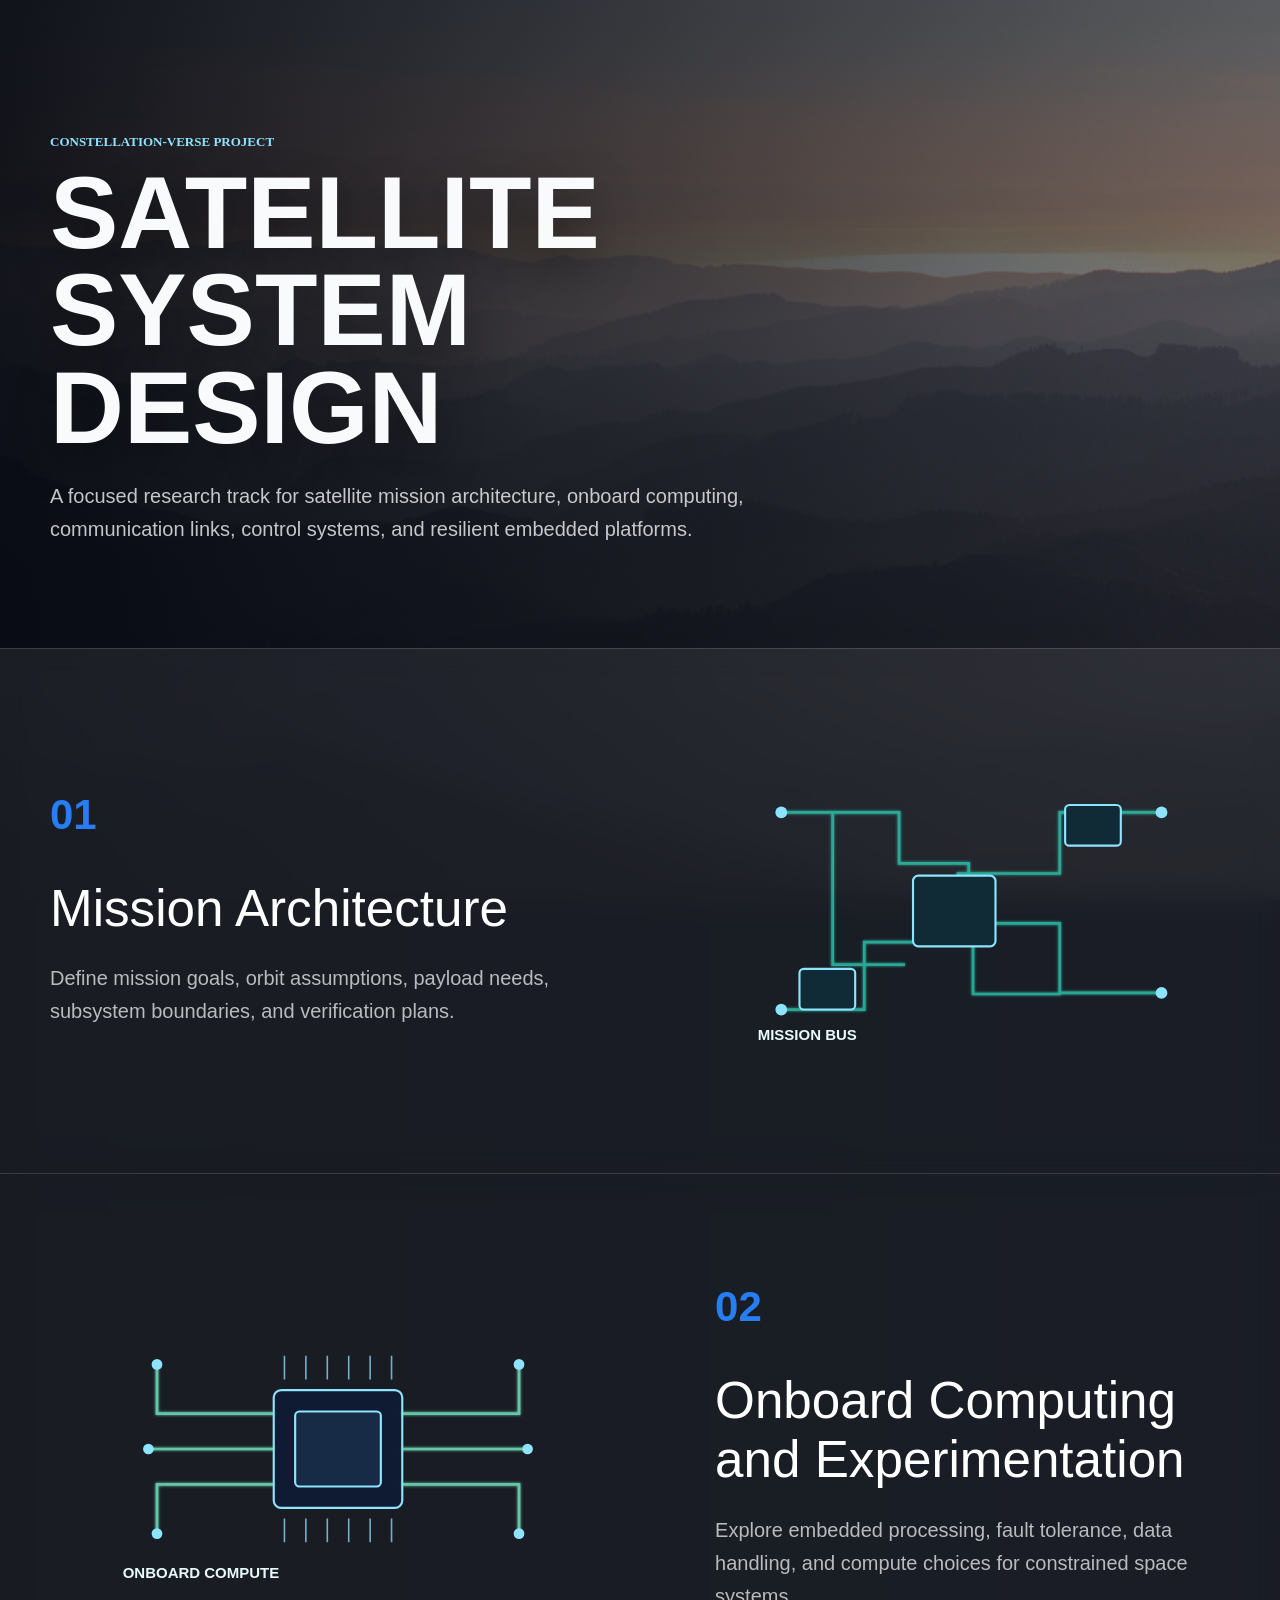
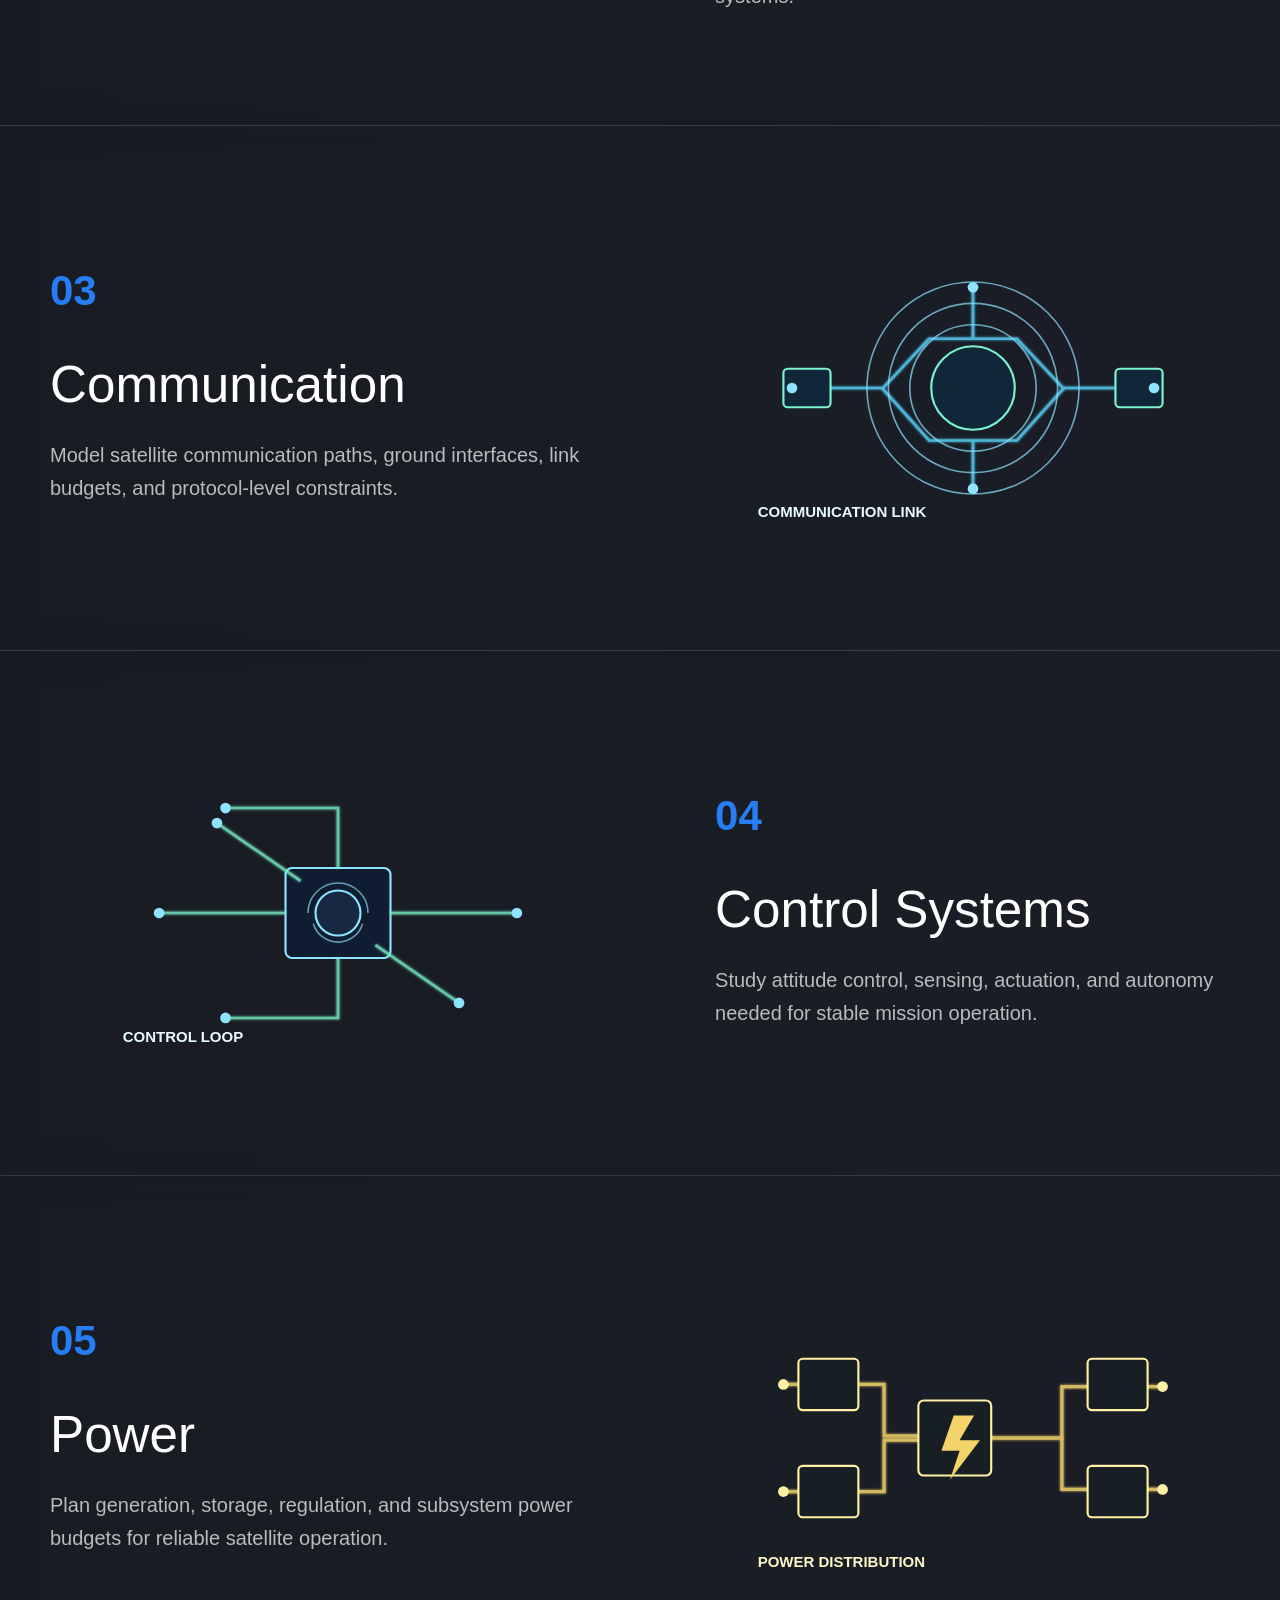
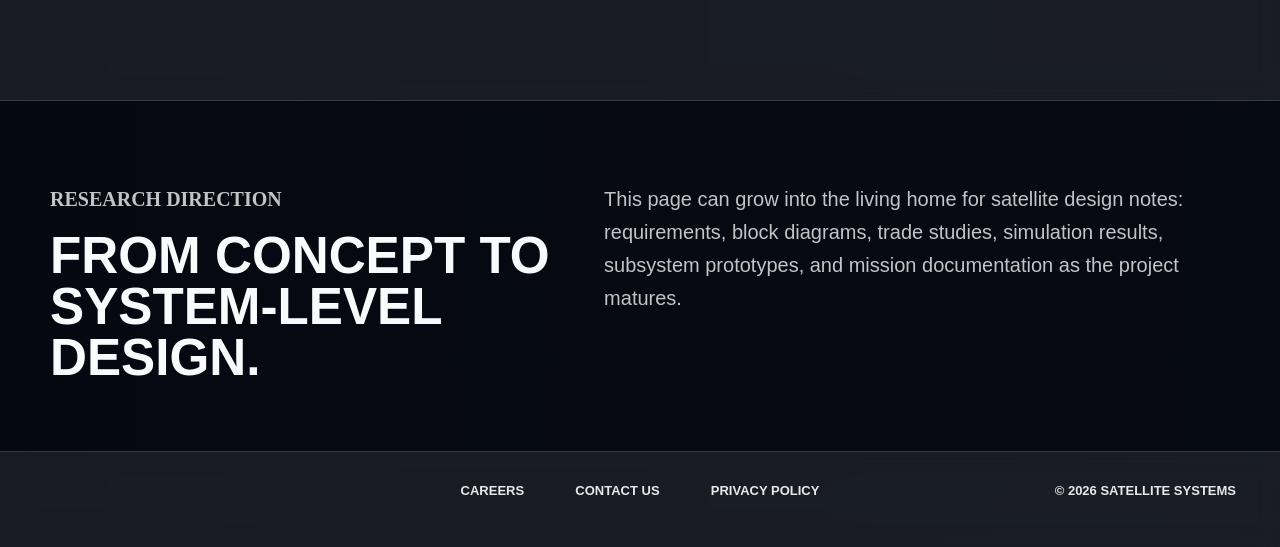
==== satellite-system-design.html @ 28908d7e "Initial commit" ====
<!DOCTYPE html>
<html lang="en">
<head>
    <meta charset="UTF-8">
    <meta http-equiv="X-UA-Compatible" content="IE=edge">
    <meta name="viewport" content="width=device-width, initial-scale=1.0">
    <title>Satellite System Design | Constellation-Verse</title>
    <link rel="stylesheet" href="css/satelliteSystem.css">
</head>
<body>
    <main>
        <section class="hero" aria-labelledby="page-title">
            <div class="hero-content">
                <p class="eyebrow">Constellation-Verse Project</p>
                <h1 id="page-title">Satellite System Design</h1>
                <p>
                    A focused research track for satellite mission architecture, onboard computing,
                    communication links, control systems, and resilient embedded platforms.
                </p>
            </div>
        </section>

        <section class="system-sections" aria-label="Satellite system design focus areas">
            <article class="system-section">
                <div class="section-inner">
                    <div class="section-copy">
                        <span>01</span>
                        <h2>Mission Architecture</h2>
                        <p>Define mission goals, orbit assumptions, payload needs, subsystem boundaries, and verification plans.</p>
                    </div>
                    <div class="section-visual" style="background-image: url(images/satelliteSystem/pcb-mission.svg);" aria-hidden="true"></div>
                </div>
            </article>
            <article class="system-section">
                <div class="section-inner">
                    <div class="section-copy">
                        <span>02</span>
                        <h2>Onboard Computing and Experimentation</h2>
                        <p>Explore embedded processing, fault tolerance, data handling, and compute choices for constrained space systems.</p>
                    </div>
                    <div class="section-visual" style="background-image: url(images/satelliteSystem/pcb-computing.svg);" aria-hidden="true"></div>
                </div>
            </article>
            <article class="system-section">
                <div class="section-inner">
                    <div class="section-copy">
                        <span>03</span>
                        <h2>Communication</h2>
                        <p>Model satellite communication paths, ground interfaces, link budgets, and protocol-level constraints.</p>
                    </div>
                    <div class="section-visual" style="background-image: url(images/satelliteSystem/pcb-communication.svg);" aria-hidden="true"></div>
                </div>
            </article>
            <article class="system-section">
                <div class="section-inner">
                    <div class="section-copy">
                        <span>04</span>
                        <h2>Control Systems</h2>
                        <p>Study attitude control, sensing, actuation, and autonomy needed for stable mission operation.</p>
                    </div>
                    <div class="section-visual" style="background-image: url(images/satelliteSystem/pcb-control.svg);" aria-hidden="true"></div>
                </div>
            </article>
            <article class="system-section">
                <div class="section-inner">
                    <div class="section-copy">
                        <span>05</span>
                        <h2>Power</h2>
                        <p>Plan generation, storage, regulation, and subsystem power budgets for reliable satellite operation.</p>
                    </div>
                    <div class="section-visual" style="background-image: url(images/satelliteSystem/pcb-power.svg);" aria-hidden="true"></div>
                </div>
            </article>
        </section>

        <section class="details">
            <div>
                <p class="eyebrow">Research Direction</p>
                <h2>From concept to system-level design.</h2>
            </div>
            <p>
                This page can grow into the living home for satellite design notes: requirements,
                block diagrams, trade studies, simulation results, subsystem prototypes, and mission
                documentation as the project matures.
            </p>
        </section>
    </main>

    <footer class="site-footer" aria-label="Footer">
        <nav class="footer-links" aria-label="Footer links">
            <a href="#">Careers</a>
            <a href="#contact">Contact Us</a>
            <a href="#">Privacy Policy</a>
        </nav>
        <p>© 2026 Satellite Systems</p>
    </footer>
</body>
</html>
---- css/satelliteSystem.css ----
* {
    box-sizing: border-box;
}

body {
    min-height: 100vh;
    margin: 0;
    color: #f8fafc;
    font-family: Arial, Helvetica, sans-serif;
    background:
        linear-gradient(90deg, rgba(5, 8, 16, 0.92), rgba(5, 8, 16, 0.48)),
        url("../images/projectImage/6.jpg") center center / cover fixed,
        #080c16;
}

a {
    color: inherit;
    text-decoration: none;
}

.hero {
    display: grid;
    align-items: center;
    min-height: 72vh;
    width: min(1180px, calc(100% - 56px));
    margin: 0 auto;
    padding: 100px 0 48px;
}

.hero-content {
    max-width: 760px;
}

.eyebrow {
    margin: 0 0 14px;
    color: #8ee4ff;
    font-family: Georgia, 'Times New Roman', serif;
    font-size: 13px;
    font-weight: 700;
    text-transform: uppercase;
}

h1,
h2,
p {
    margin-top: 0;
}

h1 {
    margin-bottom: 24px;
    font-size: clamp(48px, 8vw, 108px);
    line-height: 0.95;
    text-transform: uppercase;
    text-shadow: 0 18px 44px rgba(0, 0, 0, 0.38);
}

h2 {
    margin-bottom: 12px;
    font-size: 24px;
}

.hero p:last-child,
.details p {
    color: rgba(255, 255, 255, 0.76);
    font-size: 20px;
    line-height: 1.65;
}

.system-sections {
    display: grid;
    gap: 0;
    width: 100%;
    margin: 0 auto;
}

.system-section {
    min-height: 360px;
    padding: 112px 0;
    border-top: 1px solid rgba(255, 255, 255, 0.14);
    border-radius: 0;
    background: rgba(255, 255, 255, 0.08);
    backdrop-filter: blur(14px);
}

.system-section:last-child {
    border-bottom: 1px solid rgba(255, 255, 255, 0.14);
}

.section-inner {
    display: grid;
    grid-template-columns: minmax(0, 0.95fr) minmax(280px, 0.85fr);
    gap: clamp(36px, 7vw, 96px);
    align-items: center;
    width: min(1180px, calc(100% - 56px));
    margin: 0 auto;
}

.system-section:nth-child(even) .section-copy {
    order: 2;
}

.system-section:nth-child(even) .section-visual {
    order: 1;
}

.system-section span {
    display: block;
    margin-bottom: 44px;
    color: #267df4;
    font-size: 42px;
    font-weight: 800;
    line-height: 1;
}

.system-section h2 {
    margin-bottom: 24px;
    color: #ffffff;
    font-size: clamp(32px, 4vw, 52px);
    font-weight: 300;
    line-height: 1.15;
}

.system-section p {
    max-width: 760px;
    margin-bottom: 0;
    color: rgba(255, 255, 255, 0.7);
    font-size: 20px;
    line-height: 1.65;
}

.section-visual {
    min-height: 300px;
    border: 0;
    border-radius: 0;
    background-position: center center;
    background-repeat: no-repeat;
    background-size: contain;
    box-shadow: none;
}

.details {
    display: grid;
    grid-template-columns: 0.9fr 1.1fr;
    gap: 42px;
    align-items: start;
    width: min(1180px, calc(100% - 56px));
    margin: 0 auto;
    padding: 82px 0 56px;
}

.details h2 {
    font-size: clamp(32px, 4vw, 54px);
    line-height: 1;
    text-transform: uppercase;
}

.site-footer {
    display: grid;
    grid-template-columns: 1fr auto 1fr;
    align-items: center;
    gap: 24px;
    min-height: 96px;
    padding: 24px 44px 42px;
    color: rgba(255, 255, 255, 0.9);
    background: rgba(255, 255, 255, 0.08);
    border-top: 1px solid rgba(255, 255, 255, 0.12);
    backdrop-filter: blur(14px);
}

.footer-links {
    grid-column: 2;
    display: flex;
    align-items: center;
    justify-content: center;
    gap: clamp(24px, 4vw, 58px);
    flex-wrap: wrap;
}

.footer-links a,
.site-footer p {
    margin: 0;
    color: rgba(255, 255, 255, 0.9);
    font-size: 13px;
    font-weight: 700;
    text-transform: uppercase;
}

.footer-links a:hover,
.footer-links a:focus {
    color: #8ee4ff;
}

.site-footer p {
    grid-column: 3;
    justify-self: end;
    white-space: nowrap;
}

@media (max-width: 900px) {
    .section-inner {
        grid-template-columns: 1fr;
    }

    .system-section:nth-child(even) .section-copy,
    .system-section:nth-child(even) .section-visual {
        order: initial;
    }

    .section-visual {
        min-height: 260px;
    }

    .details {
        grid-template-columns: 1fr;
    }

    .hero {
        min-height: 66vh;
    }

    .site-footer {
        grid-template-columns: 1fr;
        gap: 18px;
        text-align: center;
    }

    .footer-links,
    .site-footer p {
        grid-column: 1;
        justify-self: center;
    }
}

@media (max-width: 560px) {
    .hero,
    .details {
        width: calc(100% - 32px);
    }

    .system-section {
        min-height: 0;
        padding: 74px 0;
    }

    .section-inner {
        width: calc(100% - 32px);
        gap: 28px;
    }

    .section-visual {
        min-height: 220px;
    }

    .section-inner {
        width: calc(100% - 32px);
    }

    .system-section p {
        font-size: 17px;
    }

    .hero {
        padding-top: 92px;
    }

    .hero p:last-child,
    .details p {
        font-size: 17px;
    }
}
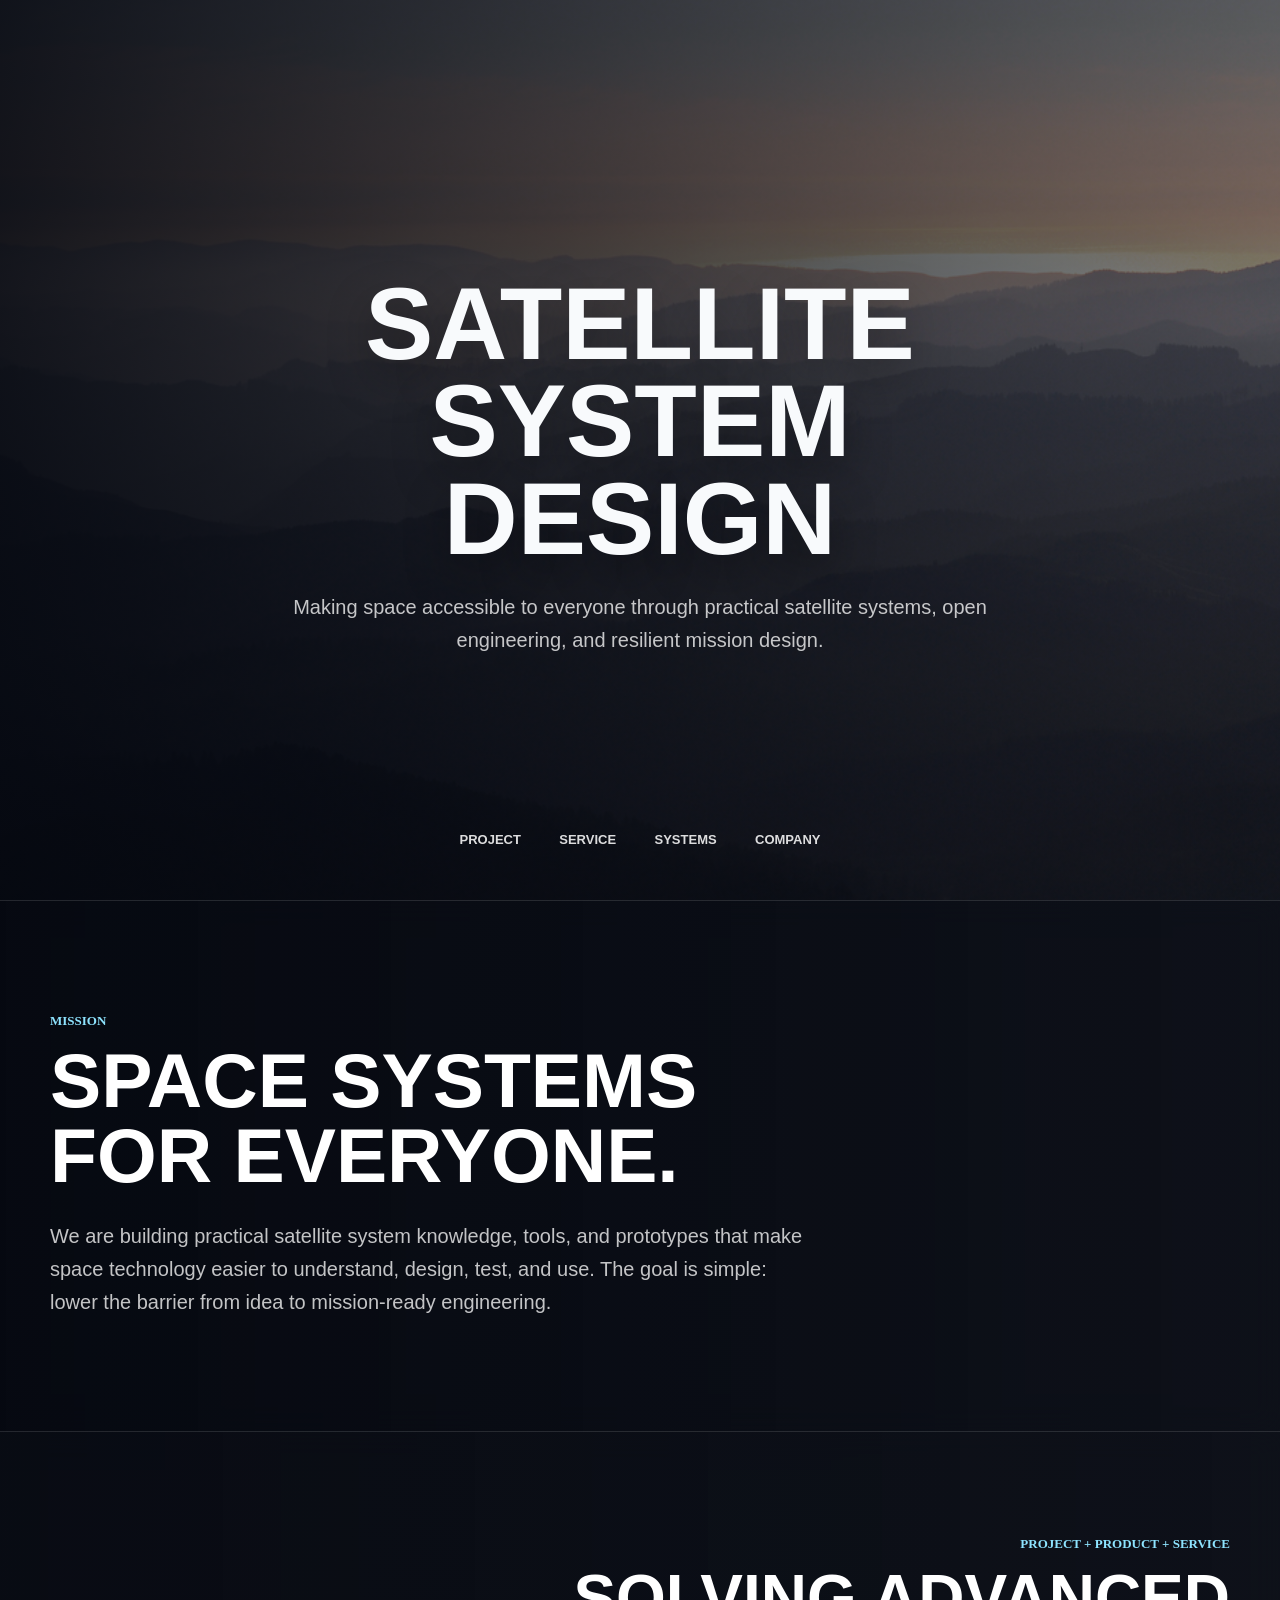
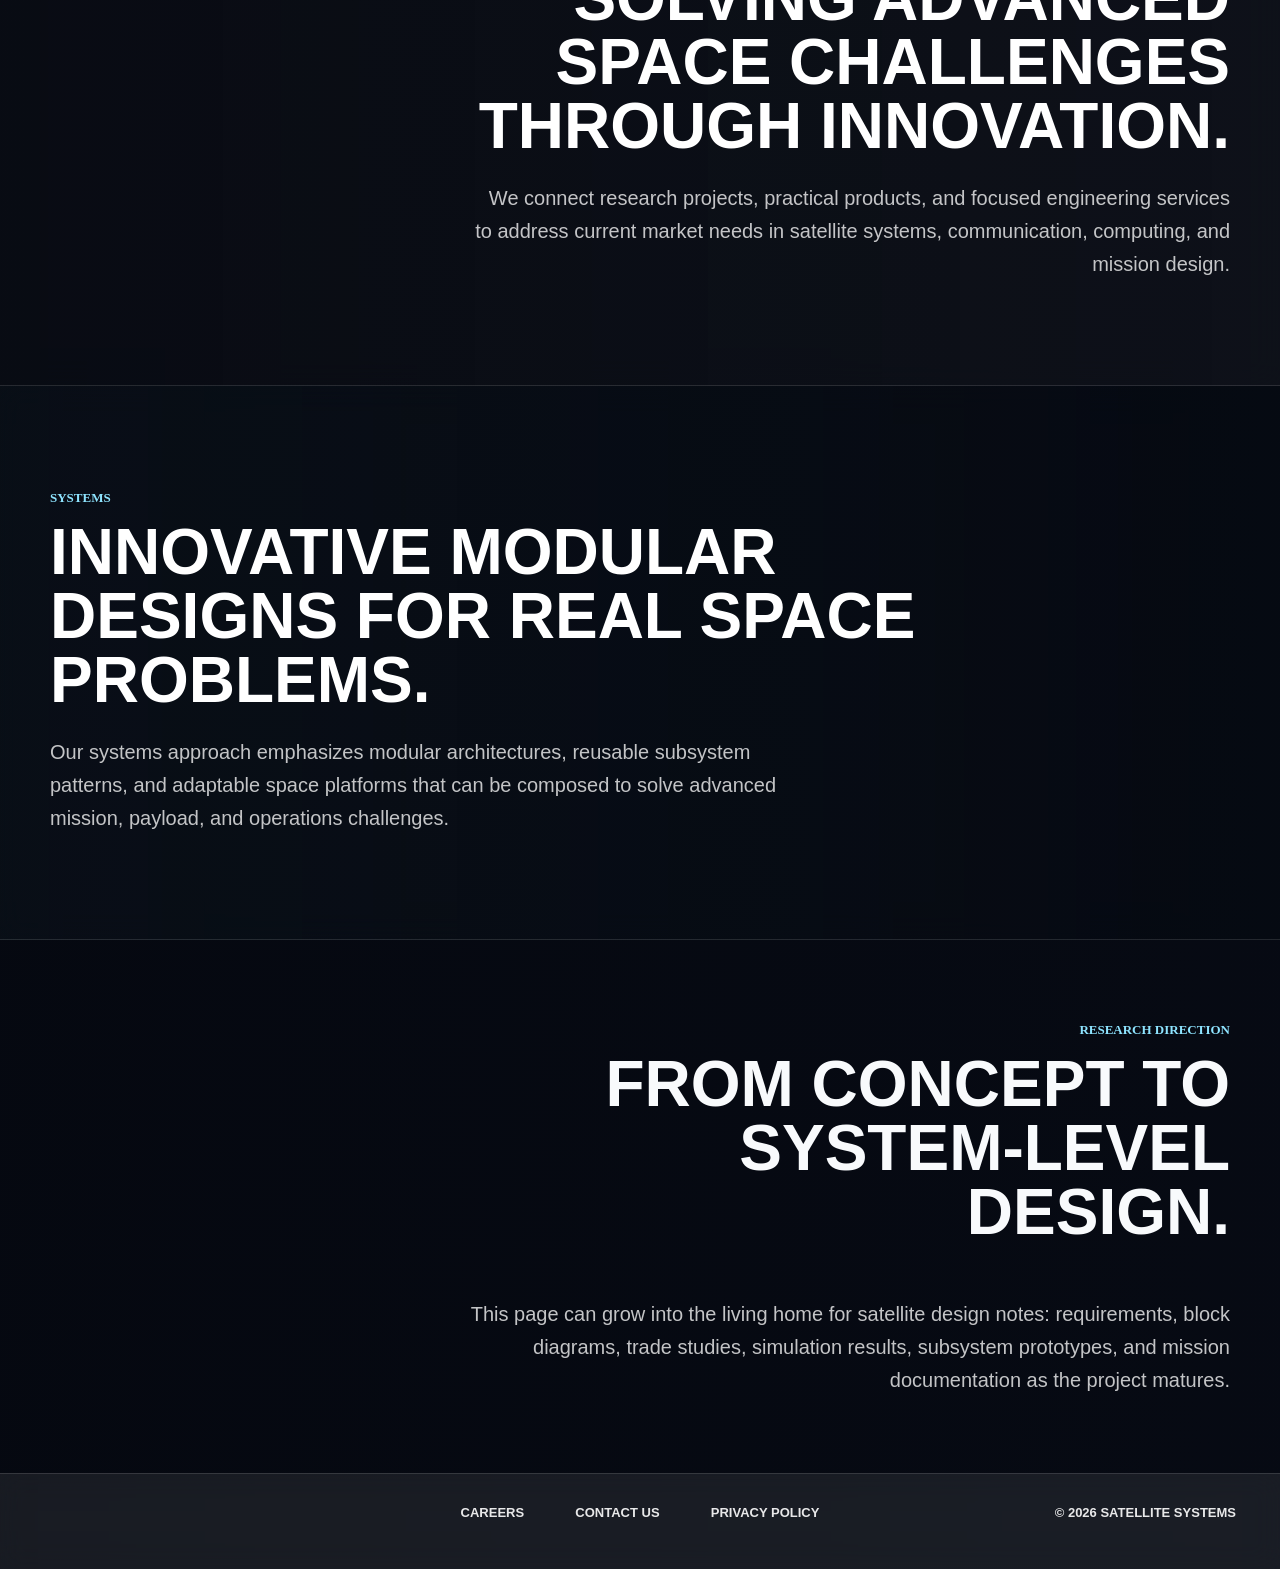
==== commit a98c1142: "Update satellite systems website" ====
--- a/satellite-system-design.html
+++ b/satellite-system-design.html
@@ -11,69 +11,203 @@
     <main>
         <section class="hero" aria-labelledby="page-title">
             <div class="hero-content">
-                <p class="eyebrow">Constellation-Verse Project</p>
                 <h1 id="page-title">Satellite System Design</h1>
                 <p>
-                    A focused research track for satellite mission architecture, onboard computing,
-                    communication links, control systems, and resilient embedded platforms.
-                </p>
-            </div>
-        </section>
-
-        <section class="system-sections" aria-label="Satellite system design focus areas">
-            <article class="system-section">
-                <div class="section-inner">
-                    <div class="section-copy">
-                        <span>01</span>
-                        <h2>Mission Architecture</h2>
-                        <p>Define mission goals, orbit assumptions, payload needs, subsystem boundaries, and verification plans.</p>
+                    Making space accessible to everyone through practical satellite systems,
+                    open engineering, and resilient mission design.
+                </p>
+            </div>
+
+            <nav class="hero-nav" aria-label="Satellite system sections">
+                <div class="nav-group">
+                    <button id="projectOverlayOpen" type="button" aria-label="Open project showcase">Project</button>
+                </div>
+                <a href="#details">Service</a>
+                <div class="nav-group">
+                    <button id="systemsOverlayOpen" type="button" aria-label="Open systems showcase">Systems</button>
+                </div>
+                <div class="nav-group">
+                    <button type="button" aria-label="Open company links">Company</button>
+                    <div class="nav-menu">
+                        <a href="#mission">Mission</a>
+                        <a href="#details">Updates</a>
+                        <a href="#footer">Privacy Policy</a>
                     </div>
-                    <div class="section-visual" style="background-image: url(images/satelliteSystem/pcb-mission.svg);" aria-hidden="true"></div>
-                </div>
-            </article>
-            <article class="system-section">
-                <div class="section-inner">
-                    <div class="section-copy">
-                        <span>02</span>
-                        <h2>Onboard Computing and Experimentation</h2>
-                        <p>Explore embedded processing, fault tolerance, data handling, and compute choices for constrained space systems.</p>
-                    </div>
-                    <div class="section-visual" style="background-image: url(images/satelliteSystem/pcb-computing.svg);" aria-hidden="true"></div>
-                </div>
-            </article>
-            <article class="system-section">
-                <div class="section-inner">
-                    <div class="section-copy">
-                        <span>03</span>
-                        <h2>Communication</h2>
-                        <p>Model satellite communication paths, ground interfaces, link budgets, and protocol-level constraints.</p>
-                    </div>
-                    <div class="section-visual" style="background-image: url(images/satelliteSystem/pcb-communication.svg);" aria-hidden="true"></div>
-                </div>
-            </article>
-            <article class="system-section">
-                <div class="section-inner">
-                    <div class="section-copy">
-                        <span>04</span>
-                        <h2>Control Systems</h2>
-                        <p>Study attitude control, sensing, actuation, and autonomy needed for stable mission operation.</p>
-                    </div>
-                    <div class="section-visual" style="background-image: url(images/satelliteSystem/pcb-control.svg);" aria-hidden="true"></div>
-                </div>
-            </article>
-            <article class="system-section">
-                <div class="section-inner">
-                    <div class="section-copy">
-                        <span>05</span>
-                        <h2>Power</h2>
-                        <p>Plan generation, storage, regulation, and subsystem power budgets for reliable satellite operation.</p>
-                    </div>
-                    <div class="section-visual" style="background-image: url(images/satelliteSystem/pcb-power.svg);" aria-hidden="true"></div>
-                </div>
-            </article>
-        </section>
-
-        <section class="details">
+                </div>
+            </nav>
+        </section>
+
+        <section id="mission" class="mission-intro" aria-labelledby="mission-title">
+            <div class="mission-inner">
+                <p class="eyebrow">Mission</p>
+                <h2 id="mission-title">Space systems for everyone.</h2>
+                <p>
+                    We are building practical satellite system knowledge, tools, and prototypes that make
+                    space technology easier to understand, design, test, and use. The goal is simple:
+                    lower the barrier from idea to mission-ready engineering.
+                </p>
+            </div>
+        </section>
+
+        <section class="strategy-section" aria-labelledby="market-title">
+            <div class="strategy-inner">
+                <p class="eyebrow">Project + Product + Service</p>
+                <h2 id="market-title">Solving advanced space challenges through innovation.</h2>
+                <p>
+                    We connect research projects, practical products, and focused engineering services
+                    to address current market needs in satellite systems, communication, computing,
+                    and mission design.
+                </p>
+            </div>
+        </section>
+
+        <section class="strategy-section strategy-section-alt" aria-labelledby="systems-title">
+            <div class="strategy-inner">
+                <p class="eyebrow">Systems</p>
+                <h2 id="systems-title">Innovative modular designs for real space problems.</h2>
+                <p>
+                    Our systems approach emphasizes modular architectures, reusable subsystem patterns,
+                    and adaptable space platforms that can be composed to solve advanced mission,
+                    payload, and operations challenges.
+                </p>
+            </div>
+        </section>
+
+        <section id="projectOverlay" class="project-showcase" aria-label="Satellite project showcase" aria-hidden="true">
+            <button class="project-close" type="button" aria-label="Close project showcase">×</button>
+            <div class="project-stage">
+                <div id="projectSlide" class="project-slide" aria-label="Featured satellite projects">
+                    <article class="project-item" style="background-image: url(images/satelliteSystem/pcb-power.svg);">
+                        <div class="content">
+                            <p class="eyebrow">Project</p>
+                            <div class="name">POWER</div>
+                            <div class="des">Power subsystem exploration for satellite generation, storage, regulation, and reliable distribution.</div>
+                            <a href="#details">See More</a>
+                        </div>
+                    </article>
+                    <article class="project-item" style="background-image: url(images/projectImage/6.jpg);">
+                        <div class="content">
+                            <p class="eyebrow">Project</p>
+                            <div class="name">SKY</div>
+                            <div class="des">A satellite systems track for accessible mission design, platform integration, and practical space technology development.</div>
+                            <a href="#details">See More</a>
+                        </div>
+                    </article>
+                    <article class="project-item" style="background-image: url(images/satelliteSystem/pcb-communication.svg);">
+                        <div class="content">
+                            <p class="eyebrow">Project</p>
+                            <div class="name">SQComm</div>
+                            <div class="des">Space Quantum Communication: secure space-to-ground and inter-satellite communication concepts built around quantum information research.</div>
+                            <a href="#details">See More</a>
+                        </div>
+                    </article>
+                    <article class="project-item" style="background-image: url(images/satelliteSystem/pcb-computing.svg);">
+                        <div class="content">
+                            <p class="eyebrow">Project</p>
+                            <div class="name">SXPERIMENT</div>
+                            <div class="des">Space Experiment: a mission experiment platform for testing payloads, onboard computing ideas, and subsystem prototypes in space-like conditions.</div>
+                            <a href="#details">See More</a>
+                        </div>
+                    </article>
+                    <article class="project-item" style="background-image: url(images/satelliteSystem/pcb-control.svg);">
+                        <div class="content">
+                            <p class="eyebrow">Project</p>
+                            <div class="name">CONTROL</div>
+                            <div class="des">Control systems research for attitude sensing, actuation, autonomy, and stable mission operation.</div>
+                            <a href="#details">See More</a>
+                        </div>
+                    </article>
+                </div>
+
+                <div class="project-controls">
+                    <button id="projectPrev" type="button" aria-label="Previous project">‹</button>
+                    <button id="projectNext" type="button" aria-label="Next project">›</button>
+                </div>
+            </div>
+        </section>
+
+        <section id="systemsOverlay" class="project-showcase" aria-label="Satellite systems showcase" aria-hidden="true">
+            <button class="project-close" type="button" aria-label="Close systems showcase">×</button>
+            <div class="project-stage">
+                <div id="systemsSlide" class="project-slide" aria-label="Satellite system focus areas">
+                    <article class="project-item" style="background-image: url(images/satelliteSystem/pcb-control.svg);">
+                        <div class="content">
+                            <p class="eyebrow">System</p>
+                            <div class="name">CONTROL</div>
+                            <div class="des">Control systems for sensing, actuation, autonomy, and stable mission operation.</div>
+                            <a href="#details">See More</a>
+                        </div>
+                    </article>
+                    <article class="project-item" style="background-image: url(images/satelliteSystem/pcb-mission.svg);">
+                        <div class="content">
+                            <p class="eyebrow">System</p>
+                            <div class="name">MISSION ARCHITECTURE</div>
+                            <div class="des">Mission planning, platform definition, orbit trades, payload goals, and practical system decomposition.</div>
+                            <a href="#details">See More</a>
+                        </div>
+                    </article>
+                    <article class="project-item" style="background-image: url(images/satelliteSystem/pcb-computing.svg);">
+                        <div class="content">
+                            <p class="eyebrow">System</p>
+                            <div class="name">COMPUTING</div>
+                            <div class="des">Onboard computing and experimentation for payload processing, autonomy, and resilient embedded operation.</div>
+                            <a href="#details">See More</a>
+                        </div>
+                    </article>
+                    <article class="project-item" style="background-image: url(images/satelliteSystem/pcb-communication.svg);">
+                        <div class="content">
+                            <p class="eyebrow">System</p>
+                            <div class="name">COMMUNICATION</div>
+                            <div class="des">Space-to-ground links, inter-satellite concepts, signal paths, and communication architecture research.</div>
+                            <a href="#details">See More</a>
+                        </div>
+                    </article>
+                    <article class="project-item" style="background-image: url(images/satelliteSystem/pcb-power.svg);">
+                        <div class="content">
+                            <p class="eyebrow">System</p>
+                            <div class="name">POWER</div>
+                            <div class="des">Satellite power generation, storage, regulation, distribution, and subsystem reliability planning.</div>
+                            <a href="#details">See More</a>
+                        </div>
+                    </article>
+                </div>
+
+                <div class="project-controls">
+                    <button id="systemsPrev" type="button" aria-label="Previous system">‹</button>
+                    <button id="systemsNext" type="button" aria-label="Next system">›</button>
+                </div>
+            </div>
+        </section>
+
+        <section id="careerOverlay" class="info-overlay" aria-label="Careers" aria-hidden="true">
+            <div class="info-panel">
+                <button class="info-close" type="button" aria-label="Close careers overlay">×</button>
+                <p class="eyebrow">Careers</p>
+                <h2>Build Space Systems With Us</h2>
+                <p>
+                    We are looking for curious builders across embedded systems, computer architecture,
+                    communication, control, and mission design. Bring practical engineering taste and a
+                    willingness to learn in public.
+                </p>
+                <a href="mailto:careers@constellation-verse.example">careers@constellation-verse.example</a>
+            </div>
+        </section>
+
+        <section id="contactOverlay" class="info-overlay" aria-label="Contact Us" aria-hidden="true">
+            <div class="info-panel">
+                <button class="info-close" type="button" aria-label="Close contact overlay">×</button>
+                <p class="eyebrow">Contact Us</p>
+                <h2>Start A Conversation</h2>
+                <p>
+                    Reach out for collaborations, research discussions, project questions, or satellite
+                    system design ideas. We are especially interested in accessible space technology and
+                    practical experimentation.
+                </p>
+                <a href="mailto:contact@constellation-verse.example">contact@constellation-verse.example</a>
+            </div>
+        </section>
+
+        <section id="details" class="details">
             <div>
                 <p class="eyebrow">Research Direction</p>
                 <h2>From concept to system-level design.</h2>
@@ -86,13 +220,112 @@
         </section>
     </main>
 
-    <footer class="site-footer" aria-label="Footer">
+    <footer id="footer" class="site-footer" aria-label="Footer">
         <nav class="footer-links" aria-label="Footer links">
-            <a href="#">Careers</a>
-            <a href="#contact">Contact Us</a>
+            <a href="#career" data-overlay-target="careerOverlay">Careers</a>
+            <a href="#contact" data-overlay-target="contactOverlay">Contact Us</a>
             <a href="#">Privacy Policy</a>
         </nav>
         <p>© 2026 Satellite Systems</p>
     </footer>
+
+    <script>
+        const overlays = document.querySelectorAll('.project-showcase, .info-overlay');
+        const overlayTriggers = document.querySelectorAll('[data-overlay-target]');
+        const overlayCloseButtons = document.querySelectorAll('.project-close, .info-close');
+        const projectOverlay = document.getElementById('projectOverlay');
+        const projectOverlayOpen = document.getElementById('projectOverlayOpen');
+        const projectSlide = document.getElementById('projectSlide');
+        const projectPrev = document.getElementById('projectPrev');
+        const projectNext = document.getElementById('projectNext');
+        const systemsOverlay = document.getElementById('systemsOverlay');
+        const systemsOverlayOpen = document.getElementById('systemsOverlayOpen');
+        const systemsSlide = document.getElementById('systemsSlide');
+        const systemsPrev = document.getElementById('systemsPrev');
+        const systemsNext = document.getElementById('systemsNext');
+
+        function showNextSlide(slide) {
+            const items = slide.querySelectorAll('.project-item');
+            slide.appendChild(items[0]);
+        }
+
+        function showPreviousSlide(slide) {
+            const items = slide.querySelectorAll('.project-item');
+            slide.prepend(items[items.length - 1]);
+        }
+
+        function closeOverlays() {
+            overlays.forEach(function(overlay) {
+                overlay.classList.remove('is-open');
+                overlay.setAttribute('aria-hidden', 'true');
+            });
+            document.body.classList.remove('overlay-open');
+        }
+
+        function openOverlay(overlay) {
+            closeOverlays();
+            overlay.classList.add('is-open');
+            overlay.setAttribute('aria-hidden', 'false');
+            document.body.classList.add('overlay-open');
+        }
+
+        projectOverlayOpen.addEventListener('click', function() {
+            openOverlay(projectOverlay);
+        });
+
+        systemsOverlayOpen.addEventListener('click', function() {
+            openOverlay(systemsOverlay);
+        });
+
+        projectNext.addEventListener('click', function() {
+            showNextSlide(projectSlide);
+        });
+
+        projectPrev.addEventListener('click', function() {
+            showPreviousSlide(projectSlide);
+        });
+
+        systemsNext.addEventListener('click', function() {
+            showNextSlide(systemsSlide);
+        });
+
+        systemsPrev.addEventListener('click', function() {
+            showPreviousSlide(systemsSlide);
+        });
+
+        overlayTriggers.forEach(function(trigger) {
+            trigger.addEventListener('click', function(event) {
+                const overlay = document.getElementById(trigger.dataset.overlayTarget);
+                if (overlay) {
+                    event.preventDefault();
+                    openOverlay(overlay);
+                }
+            });
+        });
+
+        overlayCloseButtons.forEach(function(button) {
+            button.addEventListener('click', closeOverlays);
+        });
+
+        overlays.forEach(function(overlay) {
+            overlay.addEventListener('click', function(event) {
+                if (event.target === overlay) {
+                    closeOverlays();
+                }
+            });
+        });
+
+        document.querySelectorAll('.project-item .content a').forEach(function(link) {
+            link.addEventListener('click', function() {
+                closeOverlays();
+            });
+        });
+
+        document.addEventListener('keydown', function(event) {
+            if (event.key === 'Escape') {
+                closeOverlays();
+            }
+        });
+    </script>
 </body>
 </html>
--- a/css/satelliteSystem.css
+++ b/css/satelliteSystem.css
@@ -13,15 +13,20 @@
         #080c16;
 }
 
+body.overlay-open {
+    overflow: hidden;
+}
+
 a {
     color: inherit;
     text-decoration: none;
 }
 
 .hero {
+    position: relative;
     display: grid;
     align-items: center;
-    min-height: 72vh;
+    min-height: 100vh;
     width: min(1180px, calc(100% - 56px));
     margin: 0 auto;
     padding: 100px 0 48px;
@@ -29,6 +34,8 @@
 
 .hero-content {
     max-width: 760px;
+    margin: 0 auto;
+    text-align: center;
 }
 
 .eyebrow {
@@ -66,91 +73,482 @@
     line-height: 1.65;
 }
 
-.system-sections {
+.hero-nav {
+    position: absolute;
+    left: 50%;
+    bottom: 34px;
+    display: flex;
+    align-items: center;
+    justify-content: center;
+    gap: clamp(18px, 3vw, 42px);
+    width: min(980px, calc(100vw - 56px));
+    padding: 18px 26px;
+    transform: translateX(-50%);
+    background: transparent;
+    backdrop-filter: none;
+}
+
+.hero-nav a,
+.hero-nav button {
+    border: 0;
+    padding: 0;
+    color: rgba(255, 255, 255, 0.86);
+    background: transparent;
+    font-size: 13px;
+    font-weight: 800;
+    font-family: Arial, Helvetica, sans-serif;
+    letter-spacing: 0;
+    text-transform: uppercase;
+    white-space: nowrap;
+    cursor: pointer;
+}
+
+.hero-nav a:hover,
+.hero-nav a:focus,
+.hero-nav button:hover,
+.hero-nav button:focus {
+    color: #8ee4ff;
+}
+
+.nav-group {
+    position: relative;
+}
+
+.nav-menu {
+    position: absolute;
+    bottom: calc(100% + 10px);
+    left: 50%;
     display: grid;
-    gap: 0;
-    width: 100%;
-    margin: 0 auto;
-}
-
-.system-section {
-    min-height: 360px;
+    gap: 18px;
+    width: max-content;
+    min-width: 0;
+    padding: 0;
+    opacity: 0;
+    visibility: hidden;
+    transform: translateX(-50%) translateY(-8px);
+    background: transparent;
+    backdrop-filter: none;
+    transition: opacity 0.2s ease, transform 0.2s ease, visibility 0.2s ease;
+}
+
+.nav-group:hover .nav-menu,
+.nav-group:focus-within .nav-menu {
+    opacity: 1;
+    visibility: visible;
+    transform: translateX(-50%) translateY(0);
+}
+
+.nav-menu a {
+    display: block;
+    font-size: 13px;
+    text-align: left;
+}
+
+.mission-intro {
+    display: grid;
+    align-items: center;
+    min-height: 58vh;
     padding: 112px 0;
-    border-top: 1px solid rgba(255, 255, 255, 0.14);
-    border-radius: 0;
-    background: rgba(255, 255, 255, 0.08);
+    background:
+        linear-gradient(90deg, rgba(5, 8, 16, 0.9), rgba(5, 8, 16, 0.46)),
+        rgba(255, 255, 255, 0.06);
+    border-top: 1px solid rgba(255, 255, 255, 0.12);
+    border-bottom: 1px solid rgba(255, 255, 255, 0.12);
     backdrop-filter: blur(14px);
 }
 
-.system-section:last-child {
-    border-bottom: 1px solid rgba(255, 255, 255, 0.14);
-}
-
-.section-inner {
-    display: grid;
-    grid-template-columns: minmax(0, 0.95fr) minmax(280px, 0.85fr);
-    gap: clamp(36px, 7vw, 96px);
-    align-items: center;
+.mission-inner {
     width: min(1180px, calc(100% - 56px));
     margin: 0 auto;
 }
 
-.system-section:nth-child(even) .section-copy {
-    order: 2;
-}
-
-.system-section:nth-child(even) .section-visual {
-    order: 1;
-}
-
-.system-section span {
-    display: block;
-    margin-bottom: 44px;
-    color: #267df4;
-    font-size: 42px;
-    font-weight: 800;
-    line-height: 1;
-}
-
-.system-section h2 {
-    margin-bottom: 24px;
-    color: #ffffff;
-    font-size: clamp(32px, 4vw, 52px);
-    font-weight: 300;
-    line-height: 1.15;
-}
-
-.system-section p {
+.mission-intro h2 {
+    max-width: 820px;
+    margin-bottom: 26px;
+    color: #ffffff;
+    font-size: clamp(42px, 6vw, 84px);
+    font-weight: 800;
+    line-height: 0.98;
+    text-transform: uppercase;
+}
+
+.mission-intro p:last-child {
     max-width: 760px;
     margin-bottom: 0;
-    color: rgba(255, 255, 255, 0.7);
+    color: rgba(255, 255, 255, 0.76);
     font-size: 20px;
     line-height: 1.65;
 }
 
-.section-visual {
-    min-height: 300px;
+.strategy-section {
+    display: grid;
+    align-items: center;
+    min-height: 52vh;
+    padding: 104px 0;
+    background:
+        linear-gradient(90deg, rgba(5, 8, 16, 0.82), rgba(5, 8, 16, 0.56)),
+        rgba(255, 255, 255, 0.08);
+    border-bottom: 1px solid rgba(255, 255, 255, 0.12);
+    backdrop-filter: blur(14px);
+}
+
+.strategy-section-alt {
+    background:
+        linear-gradient(90deg, rgba(5, 8, 16, 0.52), rgba(5, 8, 16, 0.88)),
+        rgba(142, 228, 255, 0.06);
+}
+
+.strategy-inner {
+    width: min(1180px, calc(100% - 56px));
+    margin: 0 auto;
+    text-align: right;
+}
+
+.strategy-section-alt .strategy-inner {
+    text-align: left;
+}
+
+.strategy-section h2 {
+    max-width: 880px;
+    margin-bottom: 24px;
+    color: #ffffff;
+    font-size: clamp(36px, 5vw, 72px);
+    font-weight: 800;
+    line-height: 1;
+    text-transform: uppercase;
+}
+
+.strategy-section h2,
+.strategy-section p:last-child {
+    margin-left: auto;
+}
+
+.strategy-section-alt h2,
+.strategy-section-alt p:last-child {
+    margin-left: 0;
+    margin-right: auto;
+}
+
+.strategy-section p:last-child {
+    max-width: 760px;
+    margin-bottom: 0;
+    color: rgba(255, 255, 255, 0.76);
+    font-size: 20px;
+    line-height: 1.65;
+}
+
+.project-showcase,
+.info-overlay {
+    position: fixed;
+    inset: 0;
+    z-index: 30;
+    display: grid;
+    align-items: center;
+    padding: 46px 0;
+    overflow-y: auto;
+    opacity: 0;
+    visibility: hidden;
+    pointer-events: none;
+    background: transparent;
+    transform: scale(1.02);
+    transition: opacity 0.22s ease, transform 0.22s ease, visibility 0.22s ease;
+}
+
+.project-showcase.is-open,
+.info-overlay.is-open {
+    opacity: 1;
+    visibility: visible;
+    pointer-events: auto;
+    transform: scale(1);
+}
+
+.project-close {
+    position: absolute;
+    top: 34px;
+    right: 42px;
+    z-index: 2;
+    width: 52px;
+    height: 52px;
     border: 0;
+    border-radius: 50%;
+    color: #ffffff;
+    background: rgba(8, 12, 22, 0.62);
+    font-size: 30px;
+    line-height: 1;
+    cursor: pointer;
+}
+
+.info-overlay {
+    justify-items: center;
+    padding: 28px;
+}
+
+.info-panel {
+    position: relative;
+    width: min(720px, 100%);
+    padding: clamp(34px, 6vw, 64px);
+    color: #ffffff;
+    background: rgba(8, 12, 22, 0.78);
+    border: 1px solid rgba(255, 255, 255, 0.16);
+    backdrop-filter: blur(16px);
+    box-shadow: 0 30px 90px rgba(0, 0, 0, 0.28);
+}
+
+.info-panel h2 {
+    margin: 0 0 20px;
+    color: #ffffff;
+    font-size: clamp(36px, 6vw, 72px);
+    font-weight: 800;
+    line-height: 0.98;
+    text-transform: uppercase;
+}
+
+.info-panel p:not(.eyebrow) {
+    margin: 0 0 26px;
+    color: rgba(255, 255, 255, 0.76);
+    font-size: 19px;
+    line-height: 1.62;
+}
+
+.info-panel a {
+    color: #8ee4ff;
+    font-size: 16px;
+    font-weight: 800;
+}
+
+.info-close {
+    position: absolute;
+    top: 18px;
+    right: 18px;
+    width: 42px;
+    height: 42px;
+    border: 0;
+    border-radius: 50%;
+    color: #ffffff;
+    background: rgba(255, 255, 255, 0.12);
+    font-size: 26px;
+    line-height: 1;
+    cursor: pointer;
+}
+
+.project-stage {
+    position: relative;
+    width: min(1280px, calc(100% - 72px));
+    min-height: 620px;
+    margin: 0 auto;
+    overflow: visible;
+    padding: 0;
+    color: #ffffff;
+    background:
+        linear-gradient(90deg, rgba(7, 12, 22, 0.58), rgba(7, 12, 22, 0.18) 58%, rgba(7, 12, 22, 0.64)),
+        url("../images/projectImage/6.jpg") center center / cover;
+    box-shadow: 0 30px 80px rgba(0, 0, 0, 0.18);
+}
+
+.project-slide {
+    position: absolute;
+    inset: 0;
+    width: 100%;
+    height: 100%;
+}
+
+.project-item {
+    position: absolute;
+    top: 50%;
+    z-index: 1;
+    display: inline-block;
+    width: 210px;
+    height: 310px;
+    border-radius: 24px;
+    background-color: rgba(8, 12, 22, 0.72);
+    background-position: 50% 50%;
+    background-repeat: no-repeat;
+    background-size: cover;
+    box-shadow: 0 34px 58px rgba(0, 0, 0, 0.34);
+    transform: translateY(-50%);
+    transition: 0.5s ease;
+}
+
+.project-item::before {
+    content: "";
+    position: absolute;
+    inset: 0;
+    border-radius: inherit;
+    background: linear-gradient(0deg, rgba(8, 12, 22, 0.82), rgba(8, 12, 22, 0.08) 55%);
+}
+
+.project-item:nth-child(1),
+.project-item:nth-child(2) {
+    top: 0;
+    left: 0;
+    width: 100%;
+    height: 100%;
     border-radius: 0;
-    background-position: center center;
-    background-repeat: no-repeat;
-    background-size: contain;
     box-shadow: none;
+    transform: none;
+}
+
+.project-item:nth-child(1) {
+    z-index: 1;
+}
+
+.project-item:nth-child(2) {
+    z-index: 2;
+}
+
+.project-item:nth-child(1)::before,
+.project-item:nth-child(2)::before {
+    background: linear-gradient(90deg, rgba(7, 12, 22, 0.62), rgba(7, 12, 22, 0.18) 58%, rgba(7, 12, 22, 0.64));
+}
+
+.project-item:nth-child(3) {
+    left: 50%;
+    z-index: 5;
+}
+
+.project-item:nth-child(4) {
+    left: calc(50% + 240px);
+    z-index: 5;
+}
+
+.project-item:nth-child(5) {
+    left: calc(50% + 480px);
+    z-index: 5;
+}
+
+.project-item:nth-child(n+6) {
+    left: calc(50% + 720px);
+    opacity: 0;
+    z-index: 0;
+}
+
+.project-item:nth-child(3),
+.project-item:nth-child(4),
+.project-item:nth-child(5) {
+    background-color: rgba(8, 12, 22, 0.86);
+}
+
+.project-item .content {
+    position: absolute;
+    top: 50%;
+    left: clamp(42px, 8vw, 120px);
+    z-index: 2;
+    display: none;
+    width: min(430px, 42vw);
+    color: #ffffff;
+    transform: translateY(-50%);
+}
+
+.project-item:nth-child(2) .content {
+    display: block;
+}
+
+.project-item .name {
+    margin: 0 0 22px;
+    color: #ffffff;
+    font-size: clamp(48px, 6vw, 86px);
+    font-weight: 800;
+    line-height: 0.95;
+    text-transform: uppercase;
+    opacity: 0;
+    animation: showProjectContent 0.9s ease-in-out 0.12s 1 forwards;
+}
+
+.project-item .des {
+    margin-bottom: 28px;
+    color: rgba(255, 255, 255, 0.82);
+    font-size: 20px;
+    line-height: 1.45;
+    opacity: 0;
+    animation: showProjectContent 0.9s ease-in-out 0.24s 1 forwards;
+}
+
+.project-item .content .eyebrow {
+    opacity: 0;
+    animation: showProjectContent 0.9s ease-in-out 0.04s 1 forwards;
+}
+
+.project-item .content a {
+    display: inline-flex;
+    align-items: center;
+    justify-content: center;
+    min-height: 52px;
+    padding: 14px 26px;
+    color: #111111;
+    background: #ffffff;
+    font-size: 18px;
+    font-weight: 800;
+    opacity: 0;
+    animation: showProjectContent 0.9s ease-in-out 0.36s 1 forwards;
+}
+
+@keyframes showProjectContent {
+    from {
+        opacity: 0;
+        transform: translateY(80px);
+        filter: blur(18px);
+    }
+
+    to {
+        opacity: 1;
+        transform: translateY(0);
+        filter: blur(0);
+    }
+}
+
+.project-controls {
+    position: absolute;
+    left: 50%;
+    bottom: 34px;
+    z-index: 20;
+    display: flex;
+    gap: 12px;
+    transform: translateX(-50%);
+}
+
+.project-controls button {
+    display: inline-flex;
+    align-items: center;
+    justify-content: center;
+    width: 52px;
+    height: 52px;
+    border: 1px solid rgba(0, 0, 0, 0.45);
+    border-radius: 50%;
+    color: #111111;
+    background: rgba(255, 255, 255, 0.9);
+    font-size: 34px;
+    line-height: 1;
 }
 
 .details {
     display: grid;
-    grid-template-columns: 0.9fr 1.1fr;
+    grid-template-columns: 1fr minmax(0, 760px);
     gap: 42px;
     align-items: start;
     width: min(1180px, calc(100% - 56px));
     margin: 0 auto;
     padding: 82px 0 56px;
+    text-align: right;
+}
+
+.details > div,
+.details > p {
+    grid-column: 2;
 }
 
 .details h2 {
-    font-size: clamp(32px, 4vw, 54px);
+    font-size: clamp(36px, 5vw, 72px);
+    font-weight: 800;
     line-height: 1;
+    text-transform: uppercase;
+}
+
+.details .eyebrow {
+    color: #8ee4ff;
+    font-family: Georgia, 'Times New Roman', serif;
+    font-size: 13px;
+    font-weight: 700;
+    line-height: normal;
     text-transform: uppercase;
 }
 
@@ -197,17 +595,37 @@
 }
 
 @media (max-width: 900px) {
-    .section-inner {
-        grid-template-columns: 1fr;
-    }
-
-    .system-section:nth-child(even) .section-copy,
-    .system-section:nth-child(even) .section-visual {
-        order: initial;
-    }
-
-    .section-visual {
-        min-height: 260px;
+    .project-stage {
+        width: min(680px, calc(100% - 36px));
+        min-height: 720px;
+    }
+
+    .project-item .content {
+        top: 34px;
+        left: 26px;
+        right: 26px;
+        width: auto;
+        max-width: none;
+        transform: none;
+    }
+
+    .project-item {
+        width: 170px;
+        height: 230px;
+    }
+
+    .project-item:nth-child(3) {
+        left: 26px;
+        top: auto;
+        bottom: 110px;
+        transform: none;
+    }
+
+    .project-item:nth-child(4) {
+        left: 216px;
+        top: auto;
+        bottom: 110px;
+        transform: none;
     }
 
     .details {
@@ -215,7 +633,23 @@
     }
 
     .hero {
-        min-height: 66vh;
+        min-height: 100vh;
+    }
+
+    .hero-nav {
+        bottom: 18px;
+        justify-content: flex-start;
+        overflow-x: auto;
+    }
+
+    .nav-menu {
+        left: 0;
+        transform: translateY(8px);
+    }
+
+    .nav-group:hover .nav-menu,
+    .nav-group:focus-within .nav-menu {
+        transform: translateY(0);
     }
 
     .site-footer {
@@ -237,30 +671,10 @@
         width: calc(100% - 32px);
     }
 
-    .system-section {
-        min-height: 0;
-        padding: 74px 0;
-    }
-
-    .section-inner {
-        width: calc(100% - 32px);
-        gap: 28px;
-    }
-
-    .section-visual {
-        min-height: 220px;
-    }
-
-    .section-inner {
-        width: calc(100% - 32px);
-    }
-
-    .system-section p {
-        font-size: 17px;
-    }
-
     .hero {
+        min-height: 100vh;
         padding-top: 92px;
+        padding-bottom: 96px;
     }
 
     .hero p:last-child,
